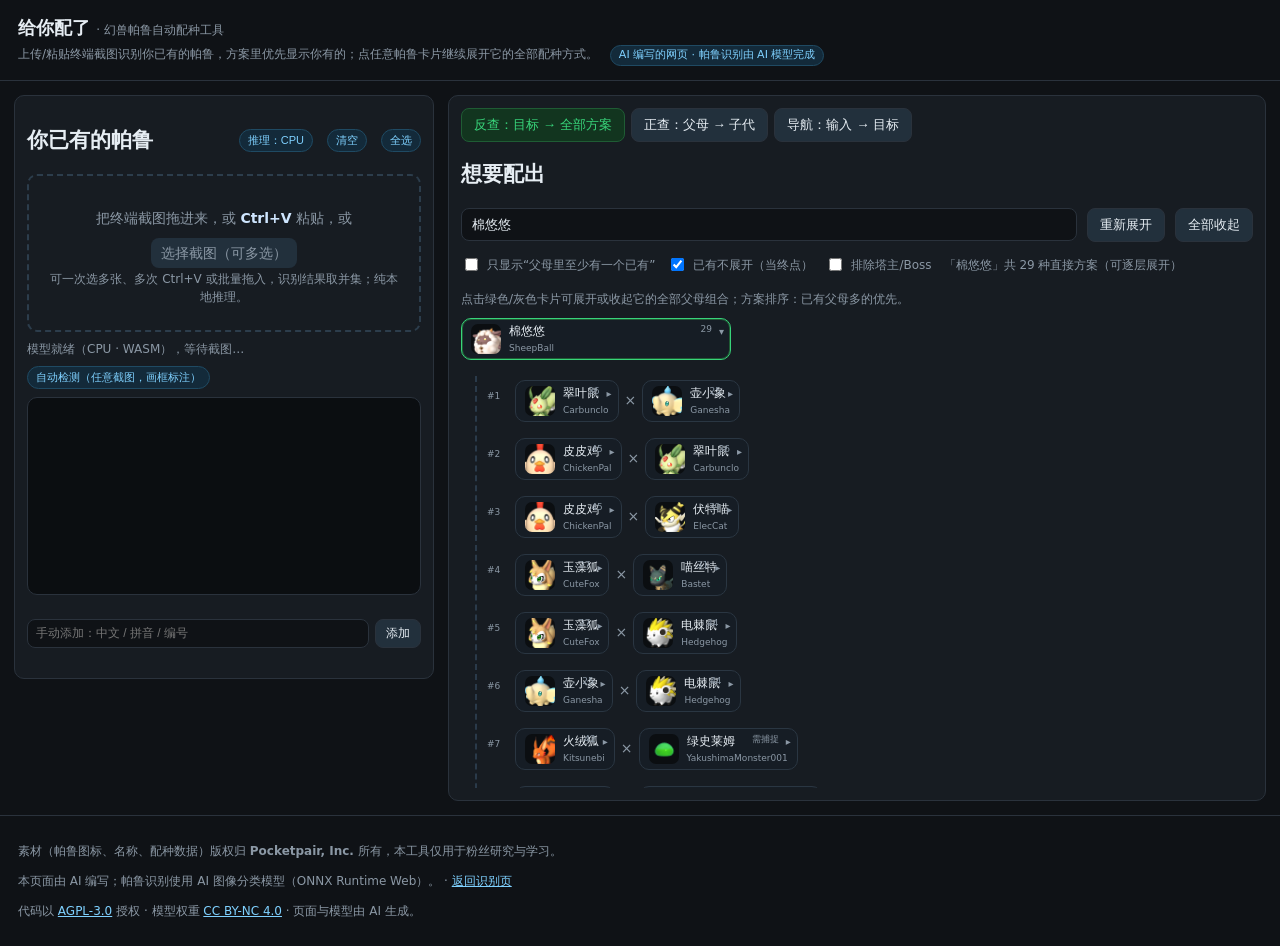
==== docs/breeding.html @ d5806600 "nav: remove silent group-coverage fallback" ====
<!DOCTYPE html>
<html lang="zh-CN">
<head>
<meta charset="utf-8">
<title>给你配了 - 幻兽帕鲁自动配种工具</title>
<link rel="stylesheet" href="style.css">
<link rel="stylesheet" href="breeding.css?v=20261031b1">
</head>
<body>
<header>
  <h1>给你配了 <span class="muted">· 幻兽帕鲁自动配种工具</span></h1>
  <p class="sub">
    上传/粘贴终端截图识别你已有的帕鲁，方案里优先显示你有的；点任意帕鲁卡片继续展开它的全部配种方式。
    <span class="ai">AI 编写的网页 · 帕鲁识别由 AI 模型完成</span>
  </p>
</header>

<main class="breed-main">
  <section class="panel">
    <h2 class="own-head">你已有的帕鲁 <span class="muted" id="ownCount"></span><button id="backendToggle" class="mini" title="切换 CPU / GPU 推理">推理：GPU</button><button id="clearOwned" class="mini" title="清空所有已有帕鲁">清空</button><button id="ownAll" class="mini" title="把游戏里全部帕鲁加入已有">全选</button></h2>
    <div id="drop" class="drop">
      <p>把终端截图拖进来，或 <b>Ctrl+V</b> 粘贴，或</p>
      <label class="file">选择截图（可多选）<input type="file" id="file" accept="image/*" multiple></label>
      <p class="hint">可一次选多张、多次 Ctrl+V 或批量拖入，识别结果取并集；纯本地推理。</p>
    </div>
    <div id="status" class="status">模型加载中…</div>
    <button id="detectBtn" class="mini" style="margin-top:8px">自动检测（任意截图，画框标注）</button>
    <canvas id="detectCanvas" class="detect-canvas" hidden></canvas>
    <div id="detectList" class="detect-list"></div>
    <div id="shots" class="shots"></div>
    <div class="own-add"><input id="ownInput" list="pallist" placeholder="手动添加：中文 / 拼音 / 编号"><button id="ownAdd">添加</button></div>
    <div id="chips" class="chips"></div>
    <div id="recs" class="recs"></div>

  </section>

  <section class="panel">
    <div class="tabs mode-tabs">
      <button data-mode="rev" class="on">反查：目标 → 全部方案</button>
      <button data-mode="fwd">正查：父母 → 子代</button>
      <button data-mode="nav">导航：输入 → 目标</button>
    </div>

    <div id="revPanel">
      <h2>想要配出</h2>
      <div class="controls">
        <input id="target" list="pallist" placeholder="中文名 / 拼音 / 编号：棉悠悠、mianyouyou、myy、1、001、5B" autocomplete="off">
        <datalist id="pallist"></datalist>
        <button id="gen">重新展开</button>
        <button id="collapse">全部收起</button>
      </div>
      <div class="filters">
        <label class="chk"><input type="checkbox" id="onlyOwned"> 只显示“父母里至少有一个已有”</label>
        <label class="chk"><input type="checkbox" id="skipOwned" checked> 已有不展开（当终点）</label>
        <label class="chk"><input type="checkbox" id="noBoss"> 排除塔主/Boss</label>
        <span class="hint" id="planCount"></span>
      </div>
      <p class="hint">点击绿色/灰色卡片可展开或收起它的全部父母组合；方案排序：已有父母多的优先。</p>
      <div id="explorer" class="explorer"><p class="hint">先选择目标帕鲁。</p></div>
    </div>


    <div id="navPanel" hidden>
      <h2>导航：输入帕鲁 → 目标</h2>
      <div class="controls">
        <span id="navOwnedInfo" class="hint">输入 = 左侧「你已有的帕鲁」</span>
        <input id="navTarget" list="pallist" placeholder="目标帕鲁（输入后点添加）">
        <button id="navAdd" class="mini">添加</button>
        <button id="navGo">导航</button>
      </div>
      <label class="chk"><input type="checkbox" id="navAllGroups"> 每组至少用一只（勾选后生效）</label>
      <div id="navTargets" class="nav-targets"></div>
      <div class="nav-group">
        <div class="group-head">
          <span class="group-title">输入分组</span>
          <button id="navGroupNew" class="mini">+ 新建分组</button>
          <button id="navGroupSave" class="mini">保存当前勾选</button>
          <button id="navPickAll" class="mini">全选</button>
          <button id="navPickNone" class="mini">全不选</button>
          <button id="navCollapse" class="mini">收起全部分支</button>
        </div>
        <div id="groupCards" class="group-cards"></div>
        <input id="navPickSearch" class="pick-search" placeholder="搜索帕鲁（中文/拼音/编号）">
        <div id="navPick" class="nav-pick"></div>
      </div>
      <div id="groupModal" class="modal" hidden>
        <div class="modal-box">
          <h3 id="groupModalTitle">新建分组</h3>
          <input id="groupModalInput" placeholder="分组名称">
          <div class="modal-actions"><button id="groupModalCancel">取消</button><button id="groupModalOk">确定</button></div>
        </div>
      </div>
      <p class="hint">遗传概率按数据挖掘：普通蛋糕继承 1/2/3/4 条词条分别为 40%/30%/20%/10%，每配一次 1 个蛋糕。点星图节点查看全部配种方式，勾选「展开」才在图上添加分支。</p>
      <div id="navSummary" class="nav-summary"></div>
      <div class="nav-flex">
        <div id="navTable" class="nav-table"></div>
        <div class="nav-canvas-wrap">
          <canvas id="navCanvas" width="900" height="520"></canvas>
          <div id="nodePop" class="node-pop" hidden>
            <div class="np-head"><span id="npTitle"></span><button id="npClose" class="np-close">×</button></div>
            <div id="npBody" class="np-body"></div>
          </div>
        </div>
      </div>
    </div>
    <div id="fwdPanel" hidden>
      <h2>父母 → 子代</h2>
      <div class="controls">
        <input id="p1" list="pallist" placeholder="父母 1（中文名/ID）">
        <span class="times">×</span>
        <input id="p2" list="pallist" placeholder="父母 2（中文名/ID）">
        <button id="fwdGo">查子代</button>
      </div>
      <p class="hint">同种必出同种；固定组合优先于公式。</p>
      <div id="fwdOut" class="chips"></div>
    </div>
  </section>
</main>

<footer class="foot">
  <p>素材（帕鲁图标、名称、配种数据）版权归 <b>Pocketpair, Inc.</b> 所有，本工具仅用于粉丝研究与学习。</p>
  <p>本页面由 AI 编写；帕鲁识别使用 AI 图像分类模型（ONNX Runtime Web）。 · <a href="index.html">返回识别页</a></p>
  <p>代码以 <a href="LICENSE">AGPL-3.0</a> 授权 · 模型权重 <a href="https://huggingface.co/Q1ngMang/palworld-terminal-classifier">CC BY-NC 4.0</a> · 页面与模型由 AI 生成。</p>
</footer>

<script src="vendor/ort.min.js"></script>
<div id="workPop" class="work-pop" hidden></div>
<script src="breeding.js?v=20261031b1"></script>
</body>
</html>
---- docs/style.css ----
:root{--bg:#0f1216;--panel:#171c22;--line:#2a323c;--fg:#e6edf3;--muted:#8b98a5;--acc:#38d47a}
*{box-sizing:border-box}
body{margin:0;font:14px/1.5 "Segoe UI","Microsoft YaHei",system-ui,sans-serif;background:var(--bg);color:var(--fg)}
header{padding:14px 18px;border-bottom:1px solid var(--line)}
h1{margin:0;font-size:18px}
.sub{margin:4px 0 0;color:var(--muted);font-size:12px}
main{display:grid;grid-template-columns:1fr 360px;gap:14px;padding:14px}
.panel{background:var(--panel);border:1px solid var(--line);border-radius:10px;padding:12px}
.toolbar{display:flex;gap:10px;align-items:center;flex-wrap:wrap;margin-bottom:10px}
.file{background:#22303c;padding:7px 10px;border-radius:8px;cursor:pointer}
.file input{display:none}
button{background:#22303c;color:var(--fg);border:1px solid var(--line);border-radius:8px;padding:7px 12px;cursor:pointer}
button:hover{background:#2c3d4c}
button:disabled{opacity:.45;cursor:default}
#status{color:var(--muted);font-size:12px}
.badge{padding:2px 8px;border-radius:999px;background:#12351f;color:var(--acc);font-size:12px;border:1px solid #1f5c34}
.grid-editor{display:flex;gap:12px;flex-wrap:wrap;align-items:flex-start;margin-bottom:10px}
.tabs{display:flex;gap:6px}
.tabs button.on{background:#12351f;border-color:#1f5c34;color:var(--acc)}
.sliders{display:grid;grid-template-columns:repeat(4,minmax(120px,1fr));gap:6px 12px;flex:1}
.sliders label{display:flex;align-items:center;gap:6px;font-size:12px;color:var(--muted)}
.sliders input[type=range]{width:100%}
.sliders input[type=number]{width:64px;background:#0f1216;color:var(--fg);border:1px solid var(--line);border-radius:6px;padding:2px 4px}
.chk{font-size:12px;color:var(--muted);display:flex;gap:6px;align-items:center}
.canvas-wrap{border:1px solid var(--line);border-radius:8px;overflow:auto;max-height:72vh;background:#000}
canvas{display:block;max-width:100%;height:auto}
.results{max-height:86vh;overflow:auto}
.results h2{font-size:14px;margin:6px 0 8px;color:#c9d4de}
.muted{color:var(--muted);font-weight:400;font-size:12px}
.pal-list{list-style:none;margin:0 0 14px;padding:0}
.pal-list li{display:flex;align-items:center;gap:8px;padding:4px 0;border-bottom:1px dashed #222a33}
.pal-list img{width:30px;height:30px;border-radius:6px;background:#0b0e11;object-fit:contain}
.pal-list .name{flex:1;font-size:12px;word-break:break-all}
.pal-list .cnt{font-weight:700;color:var(--acc)}
.pal-list.small li{opacity:.85}
.pal-list.small img{width:24px;height:24px}
@media (max-width:980px){main{grid-template-columns:1fr}}
---- docs/breeding.css ----
.breed-main{display:grid;grid-template-columns:420px 1fr;gap:14px;padding:14px;align-items:start}
@media(max-width:1000px){.breed-main{grid-template-columns:1fr}}
.ai{display:inline-block;margin-left:8px;padding:1px 8px;border-radius:999px;background:#132a3a;color:#7fd1ff;border:1px solid #1f4a63;font-size:11px}
.drop{border:2px dashed #2c3d4c;border-radius:10px;padding:18px;text-align:center;color:var(--muted);transition:.15s}
.drop.over{border-color:var(--acc);background:#122018}
.drop b{color:#cfe6ff}
.status{margin-top:8px;font-size:12px;color:var(--muted);min-height:18px}
.chips{display:flex;flex-wrap:wrap;gap:6px;margin-top:8px}
.chip{display:flex;align-items:center;gap:6px;background:#1b232c;border:1px solid #2a3642;border-radius:999px;padding:2px 8px 2px 2px;font-size:12px}
.chip img{width:24px;height:24px;border-radius:50%;background:#0b0e11}
.recs{margin-top:10px}
.recs h3{font-size:12px;color:var(--muted);margin:8px 0 6px;font-weight:500}
.rec-row{display:flex;flex-wrap:wrap;gap:6px}
.rec{background:#12241b;border:1px solid #1f5c34;color:#a9f0c5;border-radius:8px;padding:4px 8px;font-size:12px;cursor:pointer}
.rec:hover{background:#173525}
.controls{display:flex;gap:10px;flex-wrap:wrap;align-items:center}
.controls input{flex:1;min-width:220px;background:#0f1216;color:var(--fg);border:1px solid var(--line);border-radius:8px;padding:8px 10px}
.controls select{background:#0f1216;color:var(--fg);border:1px solid var(--line);border-radius:8px;padding:8px}
.controls label{color:var(--muted);font-size:12px;display:flex;gap:6px;align-items:center}
.hint{color:var(--muted);font-size:12px;margin:6px 0}
.tree-wrap{overflow:auto;padding:10px 0 20px;min-height:200px}
/* vertical binary tree */
.tree-tree, .tree-tree ul{display:flex;justify-content:center;padding-top:22px;position:relative;margin:0;list-style:none}
.tree-tree li{display:flex;flex-direction:column;align-items:center;position:relative;padding:22px 10px 0;list-style:none}
.tree-tree li::before,.tree-tree li::after{content:"";position:absolute;top:0;right:50%;border-top:2px solid #2a3a4a;width:50%;height:22px}
.tree-tree li::after{right:auto;left:50%;border-left:2px solid #2a3a4a}
.tree-tree li:only-child::after,.tree-tree li:only-child::before{display:none}
.tree-tree li:only-child{padding-top:0}
.tree-tree li:first-child::before,.tree-tree li:last-child::after{border:0 none}
.tree-tree li:last-child::before{border-right:2px solid #2a3a4a;border-radius:0 8px 0 0}
.tree-tree li:first-child::after{border-radius:8px 0 0 0}
.tree-tree ul ul::before{content:"";position:absolute;top:0;left:50%;border-left:2px solid #2a3a4a;width:0;height:22px}
.node{display:flex;align-items:center;gap:8px;background:#161d25;border:1px solid #2a3642;border-radius:10px;padding:6px 10px;min-width:150px;position:relative;z-index:1}
.node.owned{border-color:#2f7a4b;background:#12241b}
.node.self{border-color:#7a5a2f;background:#241f12}
.node img{width:38px;height:38px;border-radius:8px;background:#0b0e11;object-fit:contain}
.node .nm{font-size:13px}
.node .sub{font-size:10px;color:var(--muted)}
.node .ok{color:var(--acc);font-size:12px}
.node .warn{color:#ffb86b;font-size:10px}
.foot{padding:14px 18px;border-top:1px solid var(--line);color:var(--muted);font-size:12px}
.foot a{color:#7fd1ff}

.mode-tabs{margin-bottom:10px}
.filters{display:flex;gap:12px;align-items:center;margin:8px 0 10px;flex-wrap:wrap}
.plans{display:flex;flex-direction:column;gap:6px;max-height:300px;overflow:auto;padding-right:4px;margin-bottom:8px}
.plan{display:flex;align-items:center;gap:8px;background:#141b22;border:1px solid #26323d;border-radius:8px;padding:5px 8px;cursor:pointer;font-size:13px}
.plan:hover{border-color:#3a4a5a}
.plan.sel{border-color:var(--acc);background:#12241b}
.plan img{width:28px;height:28px;border-radius:6px;background:#0b0e11;object-fit:contain}
.plan .p{display:flex;align-items:center;gap:6px;flex:1;min-width:0;white-space:nowrap;overflow:hidden;text-overflow:ellipsis}
.plan .x{color:var(--muted)}
.tag{font-size:10px;padding:1px 6px;border-radius:999px;border:1px solid #2a3642;color:var(--muted);white-space:nowrap}
.tag.ok{color:#38d47a;border-color:#1f5c34;background:#12241b}
.tag.mid{color:#ffb86b;border-color:#5c4a1f;background:#241f12}
.more{background:#1b232c;border:1px dashed #3a4a5a;color:var(--muted);border-radius:8px;padding:6px;cursor:pointer}
.more:hover{color:var(--fg)}
.times{color:var(--muted)}

.explorer{margin-top:10px;max-height:calc(100vh - 430px);min-height:240px;overflow-x:scroll;overflow-y:auto;padding-right:6px}
.explorer-tree{display:flex;flex-direction:column;gap:8px}
.enode{display:flex;flex-direction:column;gap:8px}
.card{display:flex;align-items:center;gap:8px;background:#161d25;border:1px solid #2a3642;border-radius:10px;padding:5px 9px;cursor:pointer;max-width:270px;position:relative;user-select:none}
.card:hover{border-color:#3a4a5a}
.card.owned{border-color:#2f7a4b;background:#12241b}
.card.open{border-color:var(--acc);box-shadow:0 0 0 1px #1f5c34 inset}
.card img{width:30px;height:30px;border-radius:7px;background:#0b0e11;object-fit:contain}
.card .nm{font-size:12px;display:flex;flex-direction:column;line-height:1.2}
.card .sub{font-size:9px;color:var(--muted)}
.card .cnt{position:absolute;right:18px;top:4px;font-size:9px;color:var(--muted)}
.card .arrow{position:absolute;right:6px;top:5px;font-size:10px;color:var(--muted)}
.card .tag{font-size:9px;padding:1px 5px;border-radius:999px;border:1px solid #2a3642;color:var(--muted)}
.card .tag.ok{color:#38d47a;border-color:#1f5c34;background:#12241b}
.kids{margin-left:14px;border-left:2px dashed #2a3a4a;padding-left:10px;display:flex;flex-direction:column;gap:8px;margin-top:8px}
.plan-block{display:flex;align-items:flex-start;gap:6px;flex-wrap:wrap;padding:4px 0}
.plan-block .idx{font-size:9px;color:var(--muted);padding-top:10px;min-width:22px}
.plan-block .x{color:var(--muted);padding-top:10px}
.card.terminal{cursor:default;border-style:dashed;opacity:.92}
.card.terminal:hover{border-color:#2f7a4b}
.shots{display:flex;gap:8px;flex-wrap:wrap;margin-top:8px}
.shot{position:relative;display:flex;flex-direction:column;align-items:center;gap:2px;font-size:10px;color:var(--muted)}
.shot img{width:84px;height:52px;object-fit:cover;border-radius:6px;border:1px solid #2a3642}
.shot .rm{position:absolute;top:-6px;right:-6px;width:18px;height:18px;padding:0;border-radius:50%;background:#3a2020;border:1px solid #6a3030;color:#ffb0a0;font-size:11px;line-height:1;cursor:pointer}
.own-head{display:flex;align-items:center;gap:8px}
.mini{margin-left:auto;font-size:11px;padding:3px 8px;border-radius:999px;background:#132a3a;border:1px solid #1f4a63;color:#7fd1ff;cursor:pointer}
.mini:hover{background:#173a52}
.mini.busy{opacity:.6;cursor:default}

/* horizontal scrolling for wide trees */
.breed-main > .panel{min-width:0}
.explorer{overflow:auto;max-width:100%;max-height:calc(100vh - 430px);min-height:240px;overflow-x:scroll;scrollbar-width:thin;scrollbar-color:#3a4a5a #0f1216}
.explorer-tree{min-width:max-content}
.explorer::-webkit-scrollbar{width:10px;height:10px}
.explorer::-webkit-scrollbar-track{background:#0f1216}
.explorer::-webkit-scrollbar-thumb{background:#33414f;border-radius:6px;border:2px solid #0f1216}
.explorer::-webkit-scrollbar-thumb:hover{background:#455a6d}
.plan-block{flex-wrap:nowrap}
.own-add{display:flex;gap:6px;margin-top:8px}
.own-add input{flex:1;background:#0f1216;color:var(--fg);border:1px solid var(--line);border-radius:8px;padding:5px 8px;font-size:12px}
.own-add button{font-size:12px;padding:5px 10px}
.chip .chip-x{margin-left:4px;background:transparent;border:0;color:var(--muted);cursor:pointer;font-size:12px;padding:0 2px}
.chip .chip-x:hover{color:#ff8a7a}

.nav-summary{margin:10px 0;padding:8px 10px;border-radius:8px;background:#12241b;border:1px solid #1f5c34;color:#a9f0c5;font-size:13px}
.nav-flex{display:grid;grid-template-columns:minmax(300px,0.95fr) 1.45fr;gap:10px;align-items:start}
@media(max-width:1100px){.nav-flex{grid-template-columns:1fr}}
.nav-table{max-height:460px;overflow:auto;border:1px solid var(--line);border-radius:10px}
.nav-table table{width:100%;border-collapse:collapse;font-size:12px}
.nav-table th,.nav-table td{padding:6px 8px;border-bottom:1px solid #222a33;text-align:left;vertical-align:top}
.nav-table th{color:var(--muted);font-weight:500;position:sticky;top:0;background:#171c22}
#navCanvas{width:100%;height:700px;background:#0b0e11;border:1px solid var(--line);border-radius:10px;cursor:grab;touch-action:none}

.nav-group{margin:8px 0 4px;border:1px solid var(--line);border-radius:8px;padding:8px;background:#12161b}
.nav-group-row{display:flex;gap:6px;align-items:center;flex-wrap:wrap}
.nav-group-row select{flex:1;min-width:140px;background:#0f1216;color:var(--fg);border:1px solid var(--line);border-radius:8px;padding:6px}
.nav-pick{display:flex;flex-wrap:wrap;gap:6px;margin-top:8px;max-height:150px;overflow:auto}
.pick{display:flex;align-items:center;gap:4px;font-size:11px;color:var(--muted);border:1px solid var(--line);border-radius:999px;padding:2px 8px 2px 3px;cursor:pointer;background:#0f1216}
.pick img{width:20px;height:20px;border-radius:50%;object-fit:contain}
.pick input{display:none}
.pick.on{color:#a9f0c5;border-color:#1f5c34;background:#12241b}
.own-head .mini{margin-left:6px}
.own-head .mini:first-of-type{margin-left:auto}

.group-head{display:flex;gap:6px;align-items:center;flex-wrap:wrap}
.group-title{font-size:12px;color:var(--muted);margin-right:auto}
.group-cards{display:grid;grid-template-columns:repeat(auto-fill,minmax(120px,1fr));gap:8px;margin-top:8px}
.gcard{position:relative;background:#0f1216;border:1px solid var(--line);border-radius:10px;padding:8px;cursor:pointer;min-height:64px;display:flex;flex-direction:column;gap:6px;transition:border-color .15s,background .15s}
.gcard:hover{border-color:#3a4a5a}
.gcard.active{border-color:#38d47a;background:#12241b;box-shadow:0 0 0 1px #1f5c34 inset}
.gname{font-size:12px;color:#dfe8f0;font-weight:500;white-space:nowrap;overflow:hidden;text-overflow:ellipsis}
.gicons{display:flex;align-items:center;gap:3px;flex-wrap:wrap}
.gicons img{width:18px;height:18px;border-radius:50%;object-fit:contain;background:#171c22}
.gcount{font-size:10px;color:var(--muted);margin-left:2px}
.gdel{position:absolute;top:4px;right:4px;background:transparent;border:0;color:var(--muted);cursor:pointer;font-size:12px;padding:0 3px}
.gdel:hover{color:#ff8a7a}
.modal{position:fixed;inset:0;background:rgba(0,0,0,.55);display:flex;align-items:center;justify-content:center;z-index:50}
.modal[hidden]{display:none !important}
.modal-box{background:var(--panel);border:1px solid var(--line);border-radius:12px;padding:16px;width:300px}
.modal-box h3{margin:0 0 10px;font-size:14px}
.modal-actions{display:flex;gap:8px;justify-content:flex-end;margin-top:12px}

.nav-canvas-wrap{position:relative}
.node-pop{position:absolute;top:10px;right:10px;width:290px;max-height:calc(100% - 20px);overflow:auto;background:rgba(15,18,22,.96);border:1px solid var(--line);border-radius:10px;padding:10px;z-index:20;backdrop-filter:blur(3px)}
.np-head{display:flex;align-items:center;gap:8px;margin-bottom:6px}
.np-head span{font-size:13px;font-weight:500}
.np-close{margin-left:auto;background:transparent;border:0;color:var(--muted);cursor:pointer;font-size:14px}
.np-body{display:flex;flex-direction:column;gap:6px}
.np-plan{display:flex;align-items:center;gap:6px;padding:5px;border:1px solid var(--line);border-radius:8px;cursor:pointer;background:#12161b}
.np-plan:hover{border-color:#3a4a5a}
.np-plan img{width:22px;height:22px;border-radius:50%;object-fit:contain}
.np-plan .nm{font-size:11px;color:#dfe8f0}
.np-plan .dex{font-size:10px;color:var(--muted)}
.np-actions{display:flex;gap:6px;margin:0 0 8px}
.np-actions button{font-size:11px;padding:4px 8px}

.np-plan{position:relative}
.np-toggle{margin-left:auto;font-size:10px;padding:2px 8px;border-radius:999px;border:1px solid var(--line);background:#0f1216;color:var(--muted);cursor:pointer;flex:none}
.np-toggle:hover{border-color:#3a4a5a}
.np-toggle.open{color:#ffb86b;border-color:#5c4a1f;background:#241f12}

.work-search{margin-top:12px;border-top:1px solid var(--line);padding-top:10px}
.work-search h3{font-size:12px;color:var(--muted);margin:0 0 6px;font-weight:500}
.work-row{display:flex;gap:6px}
.work-row select{flex:1;min-width:0;background:#0f1216;color:var(--fg);border:1px solid var(--line);border-radius:8px;padding:5px;font-size:12px}
.work-row button{font-size:12px;padding:5px 10px}
.work-results{display:flex;flex-wrap:wrap;gap:6px;margin-top:8px;max-height:160px;overflow:auto}
.work-results .wr{display:flex;align-items:center;gap:4px;font-size:11px;border:1px solid var(--line);border-radius:999px;padding:2px 8px 2px 3px;background:#0f1216;cursor:pointer;color:#c9d4de}
.work-results .wr:hover{border-color:#3a4a5a}
.work-results .wr img{width:18px;height:18px;border-radius:50%;object-fit:contain}
.work-results .wr .lv{color:#7fd1ff}

.work-pop{position:absolute;z-index:60;max-height:300px;overflow:auto;background:#12161b;border:1px solid var(--line);border-radius:10px;box-shadow:0 8px 24px rgba(0,0,0,.5);padding:4px}
.wp-row{display:flex;align-items:center;gap:8px;padding:5px 8px;border-radius:8px;cursor:pointer;font-size:12px;color:#dfe8f0}
.wp-row:hover{background:#1d2630}
.wp-row img{width:22px;height:22px;border-radius:50%;object-fit:contain}
.wp-name{flex:1}
.wp-lv{color:#7fd1ff;font-size:11px}

.detect-canvas{width:100%;margin-top:8px;border:1px solid var(--line);border-radius:10px;background:#0b0e11}
.detect-list{display:flex;flex-wrap:wrap;gap:6px;margin-top:8px;max-height:150px;overflow:auto}
.detect-list .dl{display:flex;align-items:center;gap:5px;font-size:11px;border:1px solid var(--line);border-radius:999px;padding:2px 8px 2px 3px;background:#0f1216;cursor:pointer;color:#c9d4de}
.detect-list .dl img{width:20px;height:20px;border-radius:50%;object-fit:contain}
.detect-list .dl .cf{color:#7fd1ff}

.nav-targets{display:flex;flex-wrap:wrap;gap:6px;margin-top:8px}
.nav-targets .nt{display:flex;align-items:center;gap:5px;font-size:11px;border:1px solid var(--line);border-radius:999px;padding:2px 8px 2px 3px;background:#0f1216;color:#dfe8f0}
.nav-targets .nt img{width:20px;height:20px;border-radius:50%;object-fit:contain}
.nav-targets .nt button{background:transparent;border:0;color:var(--muted);cursor:pointer;font-size:12px}

.pick-search{width:100%;margin-top:8px;background:#0f1216;color:var(--fg);border:1px solid var(--line);border-radius:8px;padding:5px 8px;font-size:12px}

.nav-table td:nth-child(6){min-width:150px}
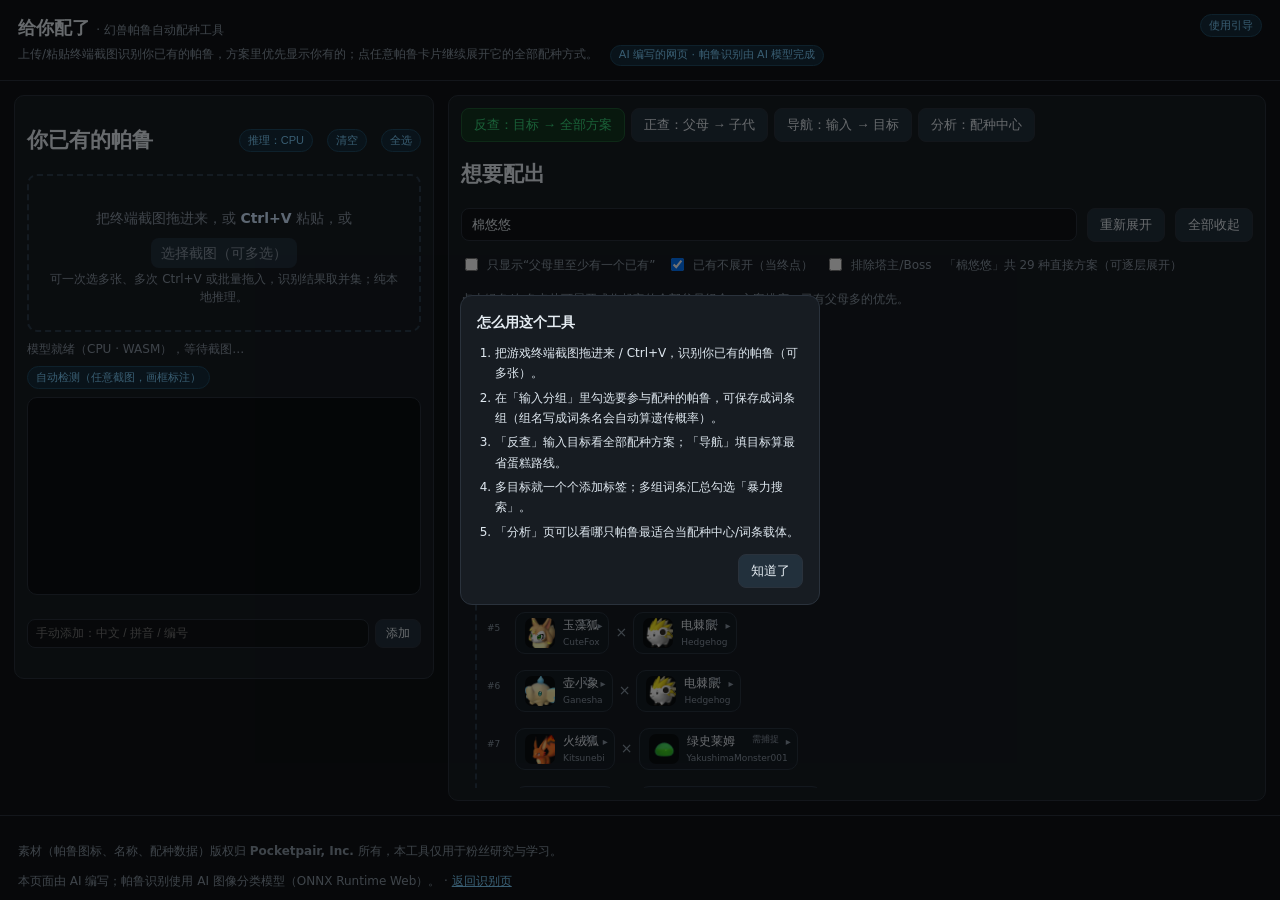
==== commit a0dfe0ad: "add analysis tab (breeding centrality) and first-run guide" ====
--- a/docs/breeding.html
+++ b/docs/breeding.html
@@ -4,10 +4,11 @@
 <meta charset="utf-8">
 <title>给你配了 - 幻兽帕鲁自动配种工具</title>
 <link rel="stylesheet" href="style.css">
-<link rel="stylesheet" href="breeding.css?v=20261031b1">
+<link rel="stylesheet" href="breeding.css?v=20261031b4">
 </head>
 <body>
 <header>
+  <button id="guideBtn" class="mini" style="float:right;margin-left:8px">使用引导</button>
   <h1>给你配了 <span class="muted">· 幻兽帕鲁自动配种工具</span></h1>
   <p class="sub">
     上传/粘贴终端截图识别你已有的帕鲁，方案里优先显示你有的；点任意帕鲁卡片继续展开它的全部配种方式。
@@ -39,6 +40,7 @@
       <button data-mode="rev" class="on">反查：目标 → 全部方案</button>
       <button data-mode="fwd">正查：父母 → 子代</button>
       <button data-mode="nav">导航：输入 → 目标</button>
+      <button data-mode="analysis">分析：配种中心</button>
     </div>
 
     <div id="revPanel">
@@ -60,6 +62,13 @@
     </div>
 
 
+    <div id="analysisPanel" hidden>
+      <h2>分析：配种中心</h2>
+      <p class="hint">从某只帕鲁出发配到其他所有帕鲁的平均最短步数（越小越“中心”，适合当词条载体/种马）。点击一行可把它设为导航目标。</p>
+      <div id="analysisSummary" class="nav-summary"></div>
+      <div id="analysisTable" class="nav-table"></div>
+    </div>
+
     <div id="navPanel" hidden>
       <h2>导航：输入帕鲁 → 目标</h2>
       <div class="controls">
@@ -69,6 +78,7 @@
         <button id="navGo">导航</button>
       </div>
       <label class="chk"><input type="checkbox" id="navAllGroups"> 每组至少用一只（勾选后生效）</label>
+      <label class="chk"><input type="checkbox" id="navBrute"> 暴力搜索（BFS，多组汇总更稳）</label>
       <div id="navTargets" class="nav-targets"></div>
       <div class="nav-group">
         <div class="group-head">
@@ -125,6 +135,19 @@
 
 <script src="vendor/ort.min.js"></script>
 <div id="workPop" class="work-pop" hidden></div>
-<script src="breeding.js?v=20261031b1"></script>
+<div id="guideModal" class="modal" hidden>
+  <div class="modal-box" style="width:360px">
+    <h3>怎么用这个工具</h3>
+    <ol class="guide-list">
+      <li>把游戏终端截图拖进来 / Ctrl+V，识别你已有的帕鲁（可多张）。</li>
+      <li>在「输入分组」里勾选要参与配种的帕鲁，可保存成词条组（组名写成词条名会自动算遗传概率）。</li>
+      <li>「反查」输入目标看全部配种方案；「导航」填目标算最省蛋糕路线。</li>
+      <li>多目标就一个个添加标签；多组词条汇总勾选「暴力搜索」。</li>
+      <li>「分析」页可以看哪只帕鲁最适合当配种中心/词条载体。</li>
+    </ol>
+    <div class="modal-actions"><button id="guideOk">知道了</button></div>
+  </div>
+</div>
+<script src="breeding.js?v=20261031b4"></script>
 </body>
 </html>
--- a/docs/breeding.css
+++ b/docs/breeding.css
@@ -190,3 +190,8 @@
 .pick-search{width:100%;margin-top:8px;background:#0f1216;color:var(--fg);border:1px solid var(--line);border-radius:8px;padding:5px 8px;font-size:12px}
 
 .nav-table td:nth-child(6){min-width:150px}
+
+.guide-list{margin:8px 0 0;padding-left:18px;font-size:12px;line-height:1.7;color:#dfe8f0}
+.guide-list li{margin-bottom:4px}
+#analysisTable tr[data-id]{cursor:pointer}
+#analysisTable tr[data-id]:hover{background:#1d2630}
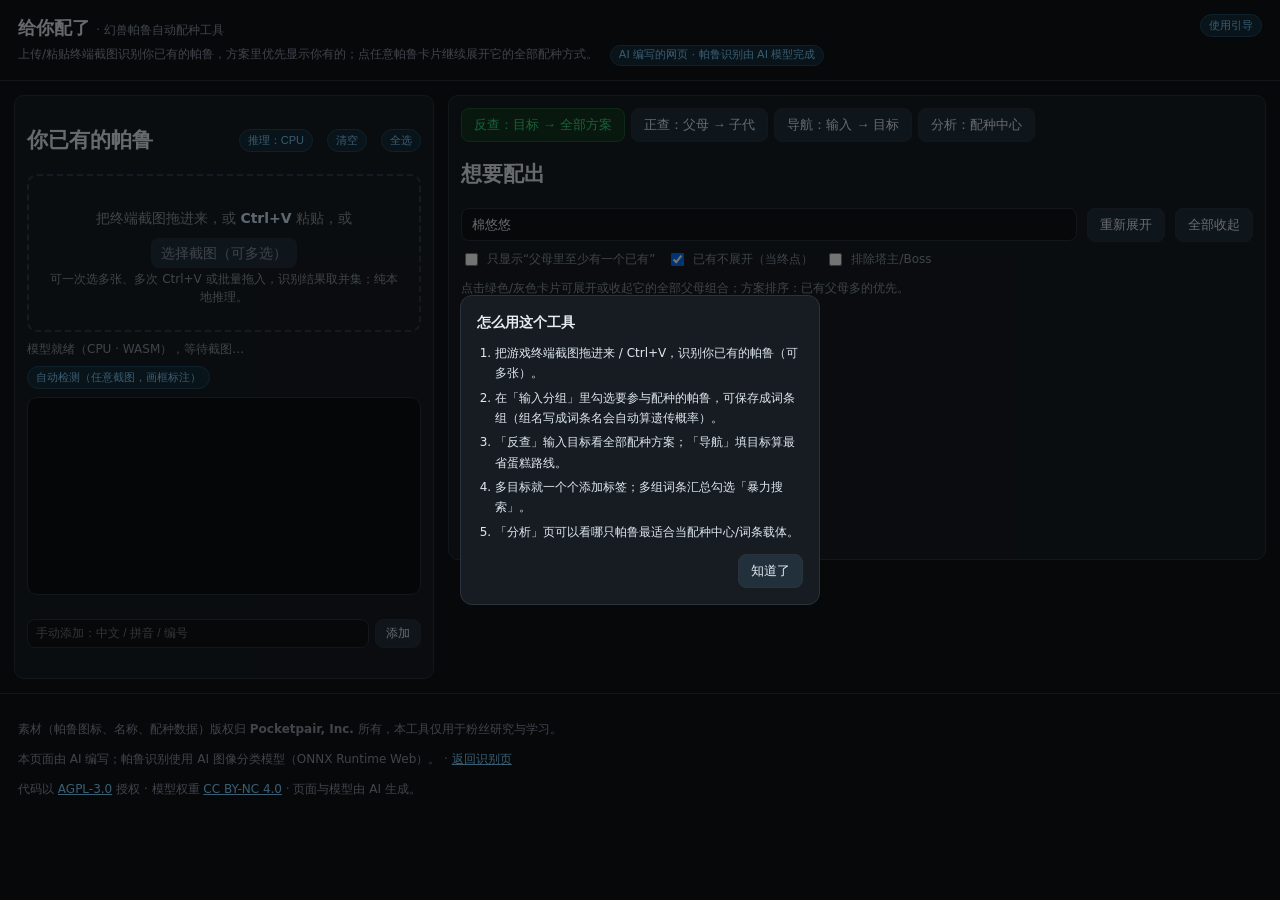
==== commit 64b6b571: "nav: hint when passive groups unchecked, wider cumulative column" ====
--- a/docs/breeding.html
+++ b/docs/breeding.html
@@ -4,7 +4,7 @@
 <meta charset="utf-8">
 <title>给你配了 - 幻兽帕鲁自动配种工具</title>
 <link rel="stylesheet" href="style.css">
-<link rel="stylesheet" href="breeding.css?v=20261031b4">
+<link rel="stylesheet" href="breeding.css?v=20261031b5">
 </head>
 <body>
 <header>
@@ -148,6 +148,6 @@
     <div class="modal-actions"><button id="guideOk">知道了</button></div>
   </div>
 </div>
-<script src="breeding.js?v=20261031b4"></script>
+<script src="breeding.js?v=20261031b5"></script>
 </body>
 </html>
--- a/docs/breeding.css
+++ b/docs/breeding.css
@@ -189,7 +189,8 @@
 
 .pick-search{width:100%;margin-top:8px;background:#0f1216;color:var(--fg);border:1px solid var(--line);border-radius:8px;padding:5px 8px;font-size:12px}
 
-.nav-table td:nth-child(6){min-width:150px}
+.nav-table td:nth-child(7){min-width:150px}
+.nav-table td:nth-child(6){min-width:70px}
 
 .guide-list{margin:8px 0 0;padding-left:18px;font-size:12px;line-height:1.7;color:#dfe8f0}
 .guide-list li{margin-bottom:4px}
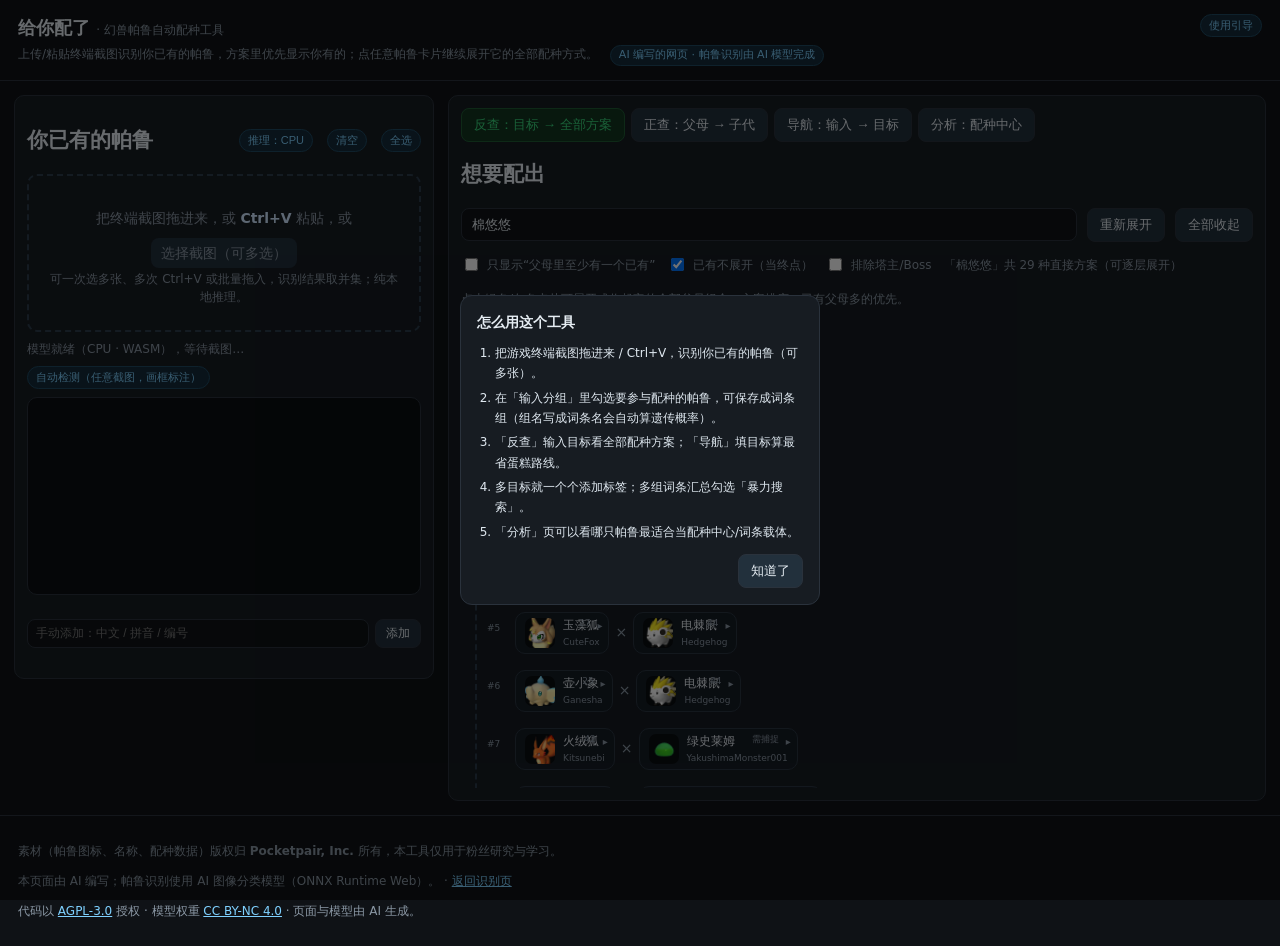
==== commit 581d8ea4: "nav: require passive groups even when target species is owned" ====
--- a/docs/breeding.html
+++ b/docs/breeding.html
@@ -4,7 +4,7 @@
 <meta charset="utf-8">
 <title>给你配了 - 幻兽帕鲁自动配种工具</title>
 <link rel="stylesheet" href="style.css">
-<link rel="stylesheet" href="breeding.css?v=20261031b5">
+<link rel="stylesheet" href="breeding.css?v=20261031b6">
 </head>
 <body>
 <header>
@@ -148,6 +148,6 @@
     <div class="modal-actions"><button id="guideOk">知道了</button></div>
   </div>
 </div>
-<script src="breeding.js?v=20261031b5"></script>
+<script src="breeding.js?v=20261031b6"></script>
 </body>
 </html>
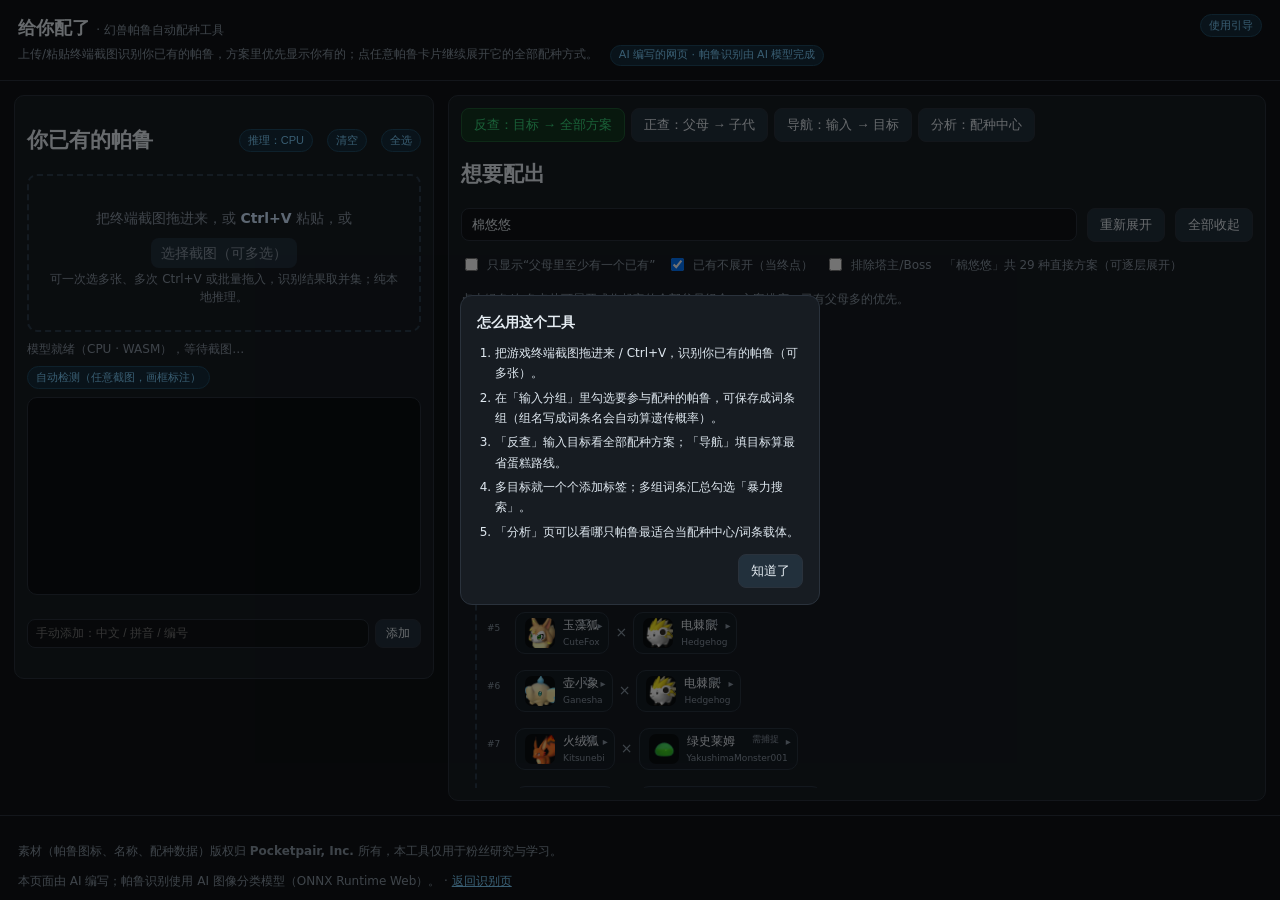
==== commit 30f60317: "fix nav handler TDZ crash" ====
--- a/docs/breeding.html
+++ b/docs/breeding.html
@@ -4,7 +4,7 @@
 <meta charset="utf-8">
 <title>给你配了 - 幻兽帕鲁自动配种工具</title>
 <link rel="stylesheet" href="style.css">
-<link rel="stylesheet" href="breeding.css?v=20261031b6">
+<link rel="stylesheet" href="breeding.css?v=20261031b7">
 </head>
 <body>
 <header>
@@ -148,6 +148,6 @@
     <div class="modal-actions"><button id="guideOk">知道了</button></div>
   </div>
 </div>
-<script src="breeding.js?v=20261031b6"></script>
+<script src="breeding.js?v=20261031b7"></script>
 </body>
 </html>
